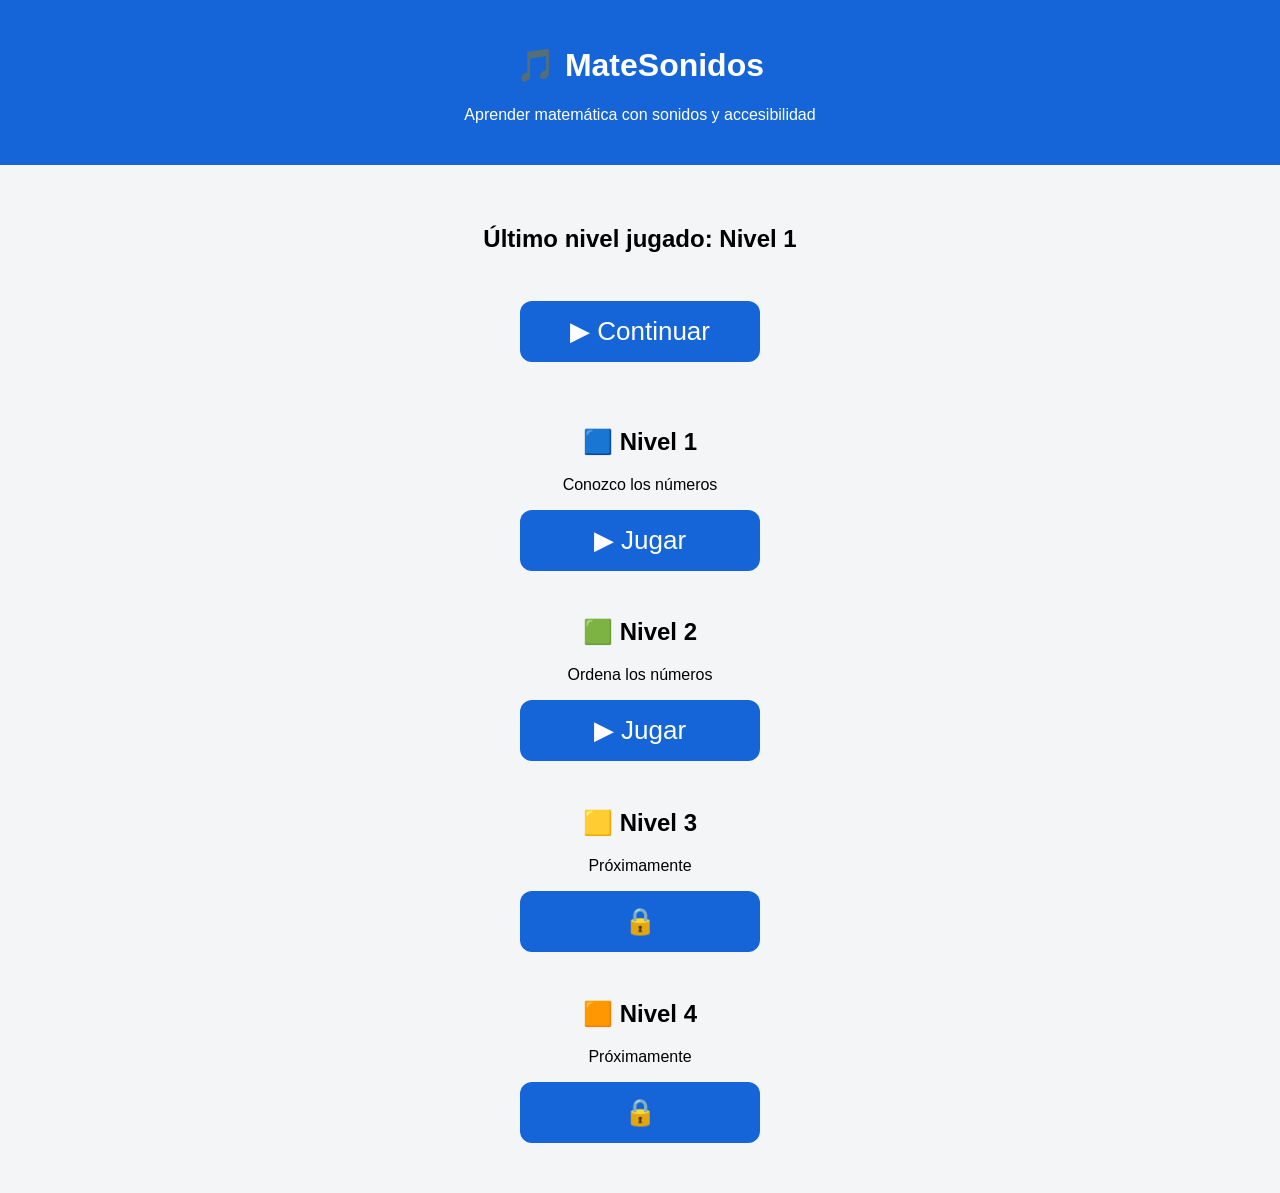
==== index.html @ 148cf1b4 "Versión 1.1 - Menú accesible" ====
<!DOCTYPE html>
<html lang="es">

<head>

    <meta charset="UTF-8">

    <meta name="viewport" content="width=device-width, initial-scale=1.0">

    <title>MateSonidos</title>

    <link rel="stylesheet" href="css/estilos.css">

</head>

<body>

<header>

    <h1>🎵 MateSonidos</h1>

    <p>Aprender matemática con sonidos y accesibilidad</p>

</header>

<main>

    <div class="menu">

        <h2 id="ultimoNivel">
            Último nivel jugado: Nivel 1
        </h2>

        <br>

        <button onclick="continuar()">
            ▶ Continuar
        </button>

        <br><br>

        <div class="nivel">

            <h2>🟦 Nivel 1</h2>

            <p>Conozco los números</p>

            <button onclick="location.href='numeros.html'">
                ▶ Jugar
            </button>

        </div>

        <br>

        <div class="nivel">

            <h2>🟩 Nivel 2</h2>

            <p>Ordena los números</p>

            <button onclick="location.href='secuencias.html'">
                ▶ Jugar
            </button>

        </div>

        <br>

        <div class="nivel bloqueado">

            <h2>🟨 Nivel 3</h2>

            <p>Próximamente</p>

            <button disabled>
                🔒
            </button>

        </div>

        <br>

        <div class="nivel bloqueado">

            <h2>🟧 Nivel 4</h2>

            <p>Próximamente</p>

            <button disabled>
                🔒
            </button>

        </div>

    </div>

</main>

<script src="js/guardar.js"></script>
<script src="js/app.js"></script>
<script src="js/menu.js"></script>

</body>

</html>
---- css/estilos.css ----
.tarjeta{
    max-width:550px;
    margin:40px auto;
    padding:30px;
    background:white;
    border-radius:20px;
    box-shadow:0 6px 20px rgba(0,0,0,0.15);
    text-align:center;
}
body{
    font-family:Arial, Helvetica, sans-serif;
    background:#f3f5f7;
    margin:0;
    text-align:center;
}

header{
    background:#1565d8;
    color:white;
    padding:25px;
}

main{
    padding:40px;
}

#numero{
    font-size:90px;
    font-weight:bold;
    color:#1565d8;
    margin:20px 0;
}


input{
    width:140px;
    height:60px;
    font-size:34px;
    text-align:center;
    border:3px solid #1565d8;
    border-radius:12px;
}

button{
    width:240px;
    padding:15px;
    margin:10px auto;
    display:block;
    font-size:26px;
    background:#1565d8;
    color:white;
    border:none;
    border-radius:12px;
    cursor:pointer;
    transition:0.2s;
}

button:hover{
    background:#0d47a1;
    transform:scale(1.03);
}
#resultado{
    margin-top:25px;
    font-size:30px;
    font-weight:bold;
    min-height:40px;
}
.circulo{
    width:170px;
    height:170px;
    border:6px solid #1565d8;
    border-radius:50%;
    display:flex;
    justify-content:center;
    align-items:center;
    margin:20px auto;
}
.circulo{
    width:170px;
    height:170px;
    background:#eef6ff;
    border:6px solid #1565d8;
    border-radius:50%;
    display:flex;
    justify-content:center;
    align-items:center;
    margin:20px auto;
    animation: aparecer .3s;
}

@keyframes aparecer{

    from{
        transform:scale(0.8);
        opacity:0;
    }

    to{
        transform:scale(1);
        opacity:1;
    }

}
.progreso{

    width:100%;
    height:18px;
    background:#ddd;
    border-radius:20px;
    overflow:hidden;
    margin:25px 0;

}

#barra{

    width:10%;
    height:100%;
    background:#2e7dff;
    transition:width .4s;

}
#secuencia{

    display:flex;
    justify-content:center;
    gap:20px;
    margin:30px 0;

}

.tarjetaNumero{

    width:80px;
    height:80px;

    border:3px solid #2563eb;
    border-radius:18px;

    display:flex;
    justify-content:center;
    align-items:center;

    font-size:40px;
    font-weight:bold;

    background:white;

}
#respuestaTarjetas{

    display:flex;
    justify-content:center;
    gap:20px;
    margin-top:35px;

}

.casilla{

    width:80px;
    height:80px;

    border:3px dashed #999;

    border-radius:18px;

    background:#f8f8f8;

}
.tarjetaNumero.activa{

    border:4px solid orange;

    transform:scale(1.1);

    transition:0.2s;

}
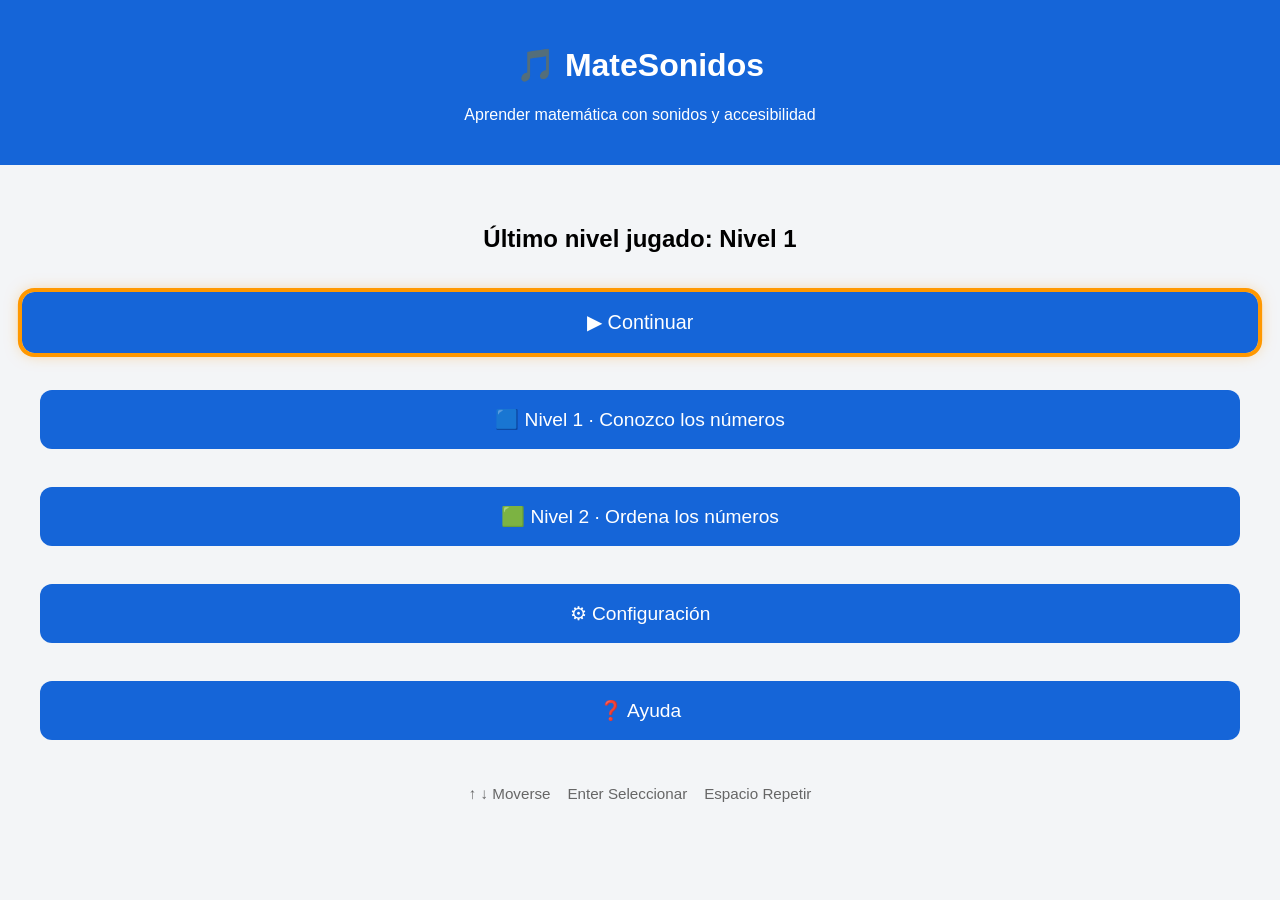
==== commit 7331969d: "Versión 1.3 - Nuevo menú accesible con navegación por teclado" ====
--- a/index.html
+++ b/index.html
@@ -31,67 +31,37 @@
             Último nivel jugado: Nivel 1
         </h2>
 
-        <br>
+        <nav id="menuPrincipal">
 
-        <button onclick="continuar()">
-            ▶ Continuar
-        </button>
-
-        <br><br>
-
-        <div class="nivel">
-
-            <h2>🟦 Nivel 1</h2>
-
-            <p>Conozco los números</p>
-
-            <button onclick="location.href='numeros.html'">
-                ▶ Jugar
+            <button id="continuar">
+                ▶ Continuar
             </button>
 
-        </div>
-
-        <br>
-
-        <div class="nivel">
-
-            <h2>🟩 Nivel 2</h2>
-
-            <p>Ordena los números</p>
-
-            <button onclick="location.href='secuencias.html'">
-                ▶ Jugar
+            <button id="nivel1">
+                🟦 Nivel 1 · Conozco los números
             </button>
 
-        </div>
-
-        <br>
-
-        <div class="nivel bloqueado">
-
-            <h2>🟨 Nivel 3</h2>
-
-            <p>Próximamente</p>
-
-            <button disabled>
-                🔒
+            <button id="nivel2">
+                🟩 Nivel 2 · Ordena los números
             </button>
 
-        </div>
-
-        <br>
-
-        <div class="nivel bloqueado">
-
-            <h2>🟧 Nivel 4</h2>
-
-            <p>Próximamente</p>
-
-            <button disabled>
-                🔒
+            <button id="configuracion">
+                ⚙ Configuración
             </button>
 
-        </div>
+            <button id="ayuda">
+                ❓ Ayuda
+            </button>
+
+        </nav>
+
+        <p class="ayudaTeclado">
+
+            ↑ ↓ Moverse &nbsp;&nbsp;
+            Enter Seleccionar &nbsp;&nbsp;
+            Espacio Repetir
+
+        </p>
 
     </div>
 
--- a/css/estilos.css
+++ b/css/estilos.css
@@ -177,4 +177,57 @@
 
     transition:0.2s;
 
+}
+/* ==========================
+   Menú accesible
+========================== */
+
+#menuPrincipal{
+
+    display:flex;
+    flex-direction:column;
+    gap:18px;
+
+    margin-top:30px;
+
+}
+
+#menuPrincipal button{
+
+    width:100%;
+
+    font-size:1.2rem;
+
+    padding:18px;
+
+    border:none;
+
+    border-radius:12px;
+
+    cursor:pointer;
+
+    transition:.2s;
+
+}
+
+.menuActivo{
+
+    outline:4px solid #ff9800;
+
+    transform:scale(1.03);
+
+    box-shadow:0 0 15px rgba(255,152,0,.5);
+
+}
+
+.ayudaTeclado{
+
+    margin-top:35px;
+
+    text-align:center;
+
+    font-size:.95rem;
+
+    color:#666;
+
 }
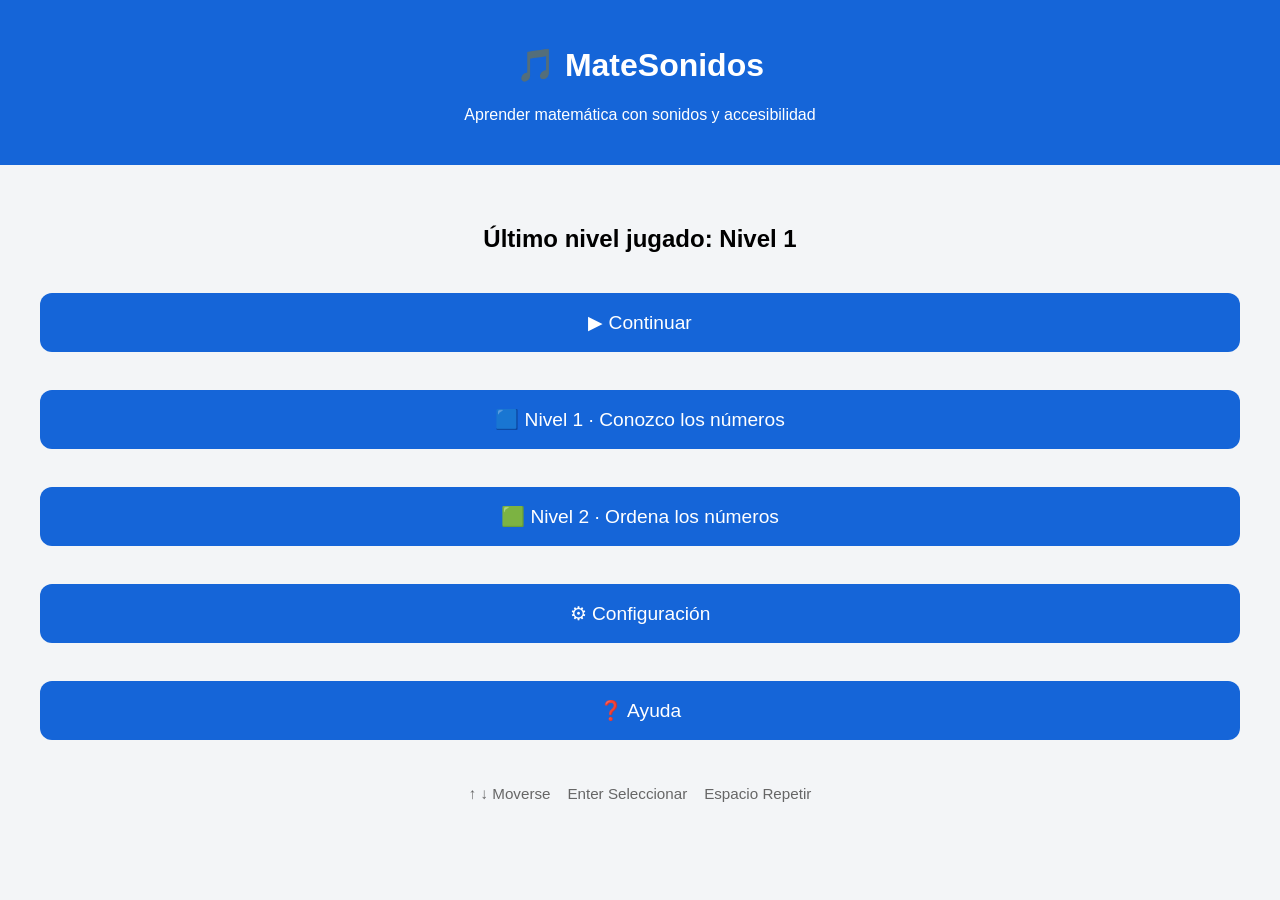
==== commit c16b97ed: "prueba interacción móvil" ====
--- a/index.html
+++ b/index.html
@@ -33,9 +33,9 @@
 
         <nav id="menuPrincipal">
 
-            <button id="continuar">
-                ▶ Continuar
-            </button>
+          <button onclick="alert('El toque funciona')">
+    ▶ Continuar
+</button>
 
             <button id="nivel1">
                 🟦 Nivel 1 · Conozco los números
--- a/css/estilos.css
+++ b/css/estilos.css
@@ -230,4 +230,204 @@
 
     color:#666;
 
-}+}
+/* ======================================
+   MODO CELULAR
+====================================== */
+
+@media (max-width:700px){
+
+body{
+
+    font-size:20px;
+
+}
+
+header{
+
+    padding:20px;
+
+}
+
+header h1{
+
+    font-size:2rem;
+
+}
+
+main{
+
+    padding:20px;
+
+}
+
+.tarjeta,
+.juego{
+
+    width:95%;
+    margin:auto;
+    padding:20px;
+
+}
+
+#numero{
+
+    font-size:110px;
+
+}
+
+.numeroGrande{
+
+    font-size:80px;
+    font-weight:bold;
+    margin:20px 0;
+
+}
+
+input{
+
+    width:90%;
+    height:70px;
+
+    font-size:34px;
+
+}
+
+button{
+
+    width:100%;
+
+    font-size:28px;
+
+    padding:18px;
+
+}
+
+#resultado{
+
+    font-size:32px;
+
+}
+
+#numeros{
+
+    font-size:55px;
+
+    font-weight:bold;
+
+    margin:25px 0;
+
+}
+
+#consigna{
+
+    font-size:28px;
+
+    font-weight:bold;
+
+    color:#1565d8;
+
+    margin-bottom:20px;
+
+}
+/* ======================================
+   MODO CELULAR
+====================================== */
+
+@media (max-width:700px){
+
+body{
+
+    font-size:20px;
+
+}
+
+header{
+
+    padding:20px;
+
+}
+
+header h1{
+
+    font-size:2rem;
+
+}
+
+main{
+
+    padding:20px;
+
+}
+
+.tarjeta,
+.juego{
+
+    width:95%;
+    margin:auto;
+    padding:20px;
+
+}
+
+#numero{
+
+    font-size:110px;
+
+}
+
+.numeroGrande{
+
+    font-size:80px;
+    font-weight:bold;
+    margin:20px 0;
+
+}
+
+input{
+
+    width:90%;
+    height:70px;
+
+    font-size:34px;
+
+}
+
+button{
+
+    width:100%;
+
+    font-size:28px;
+
+    padding:18px;
+
+}
+
+#resultado{
+
+    font-size:32px;
+
+}
+
+#numeros{
+
+    font-size:55px;
+
+    font-weight:bold;
+
+    margin:25px 0;
+
+}
+
+#consigna{
+
+    font-size:28px;
+
+    font-weight:bold;
+
+    color:#1565d8;
+
+    margin-bottom:20px;
+
+}
+
+}
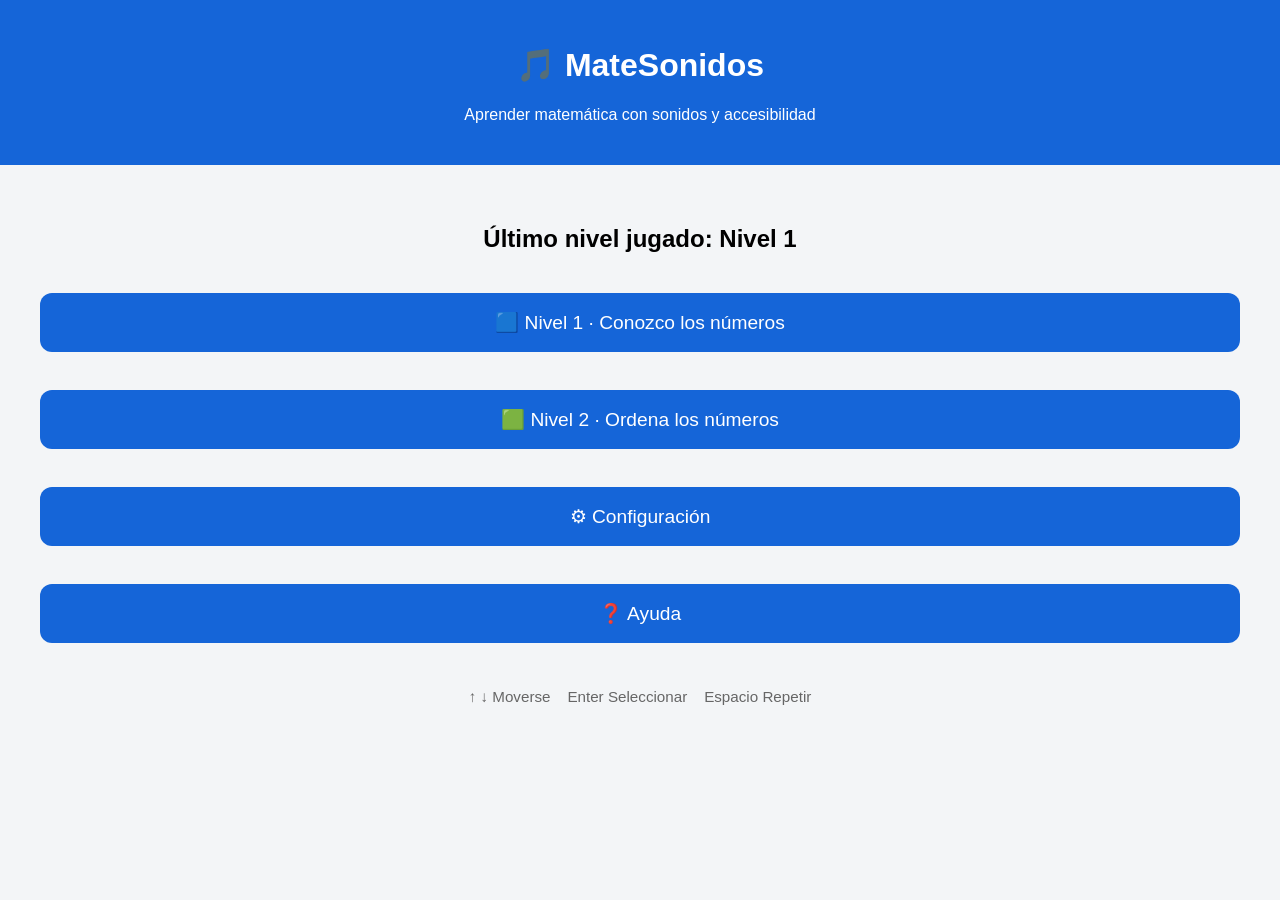
==== commit 14327eb2: "prueba" ====
--- a/index.html
+++ b/index.html
@@ -33,23 +33,25 @@
 
         <nav id="menuPrincipal">
 
-          <button onclick="alert('El toque funciona')">
-    ▶ Continuar
-</button>
-
-            <button id="nivel1">
+            <button
+                id="nivel1"
+                onclick="window.location.href='numeros.html'">
                 🟦 Nivel 1 · Conozco los números
             </button>
 
-            <button id="nivel2">
+            <button
+                id="nivel2"
+                onclick="window.location.href='secuencias.html'">
                 🟩 Nivel 2 · Ordena los números
             </button>
 
-            <button id="configuracion">
+            <button
+                id="configuracion">
                 ⚙ Configuración
             </button>
 
-            <button id="ayuda">
+            <button
+                id="ayuda">
                 ❓ Ayuda
             </button>
 
--- a/css/estilos.css
+++ b/css/estilos.css
@@ -431,3 +431,49 @@
 }
 
 }
+/* ======================================
+   BOTONES: INTERACCIÓN CON MOUSE Y TÁCTIL
+====================================== */
+
+button {
+    pointer-events: auto;
+    position: relative;
+    z-index: 10;
+    cursor: pointer;
+    touch-action: manipulation;
+}
+
+#menuPrincipal {
+    position: relative;
+    z-index: 10;
+}
+
+#menuPrincipal button {
+    pointer-events: auto;
+}
+.botonMenu {
+    width: 240px;
+    padding: 15px;
+    margin: 10px auto;
+    display: block;
+    box-sizing: border-box;
+
+    font-size: 26px;
+    text-align: center;
+    text-decoration: none;
+
+    background: #1565d8;
+    color: white;
+
+    border-radius: 12px;
+    cursor: pointer;
+
+    position: relative;
+    z-index: 100;
+    pointer-events: auto;
+}
+
+.botonMenu:hover {
+    background: #0d47a1;
+    transform: scale(1.03);
+}
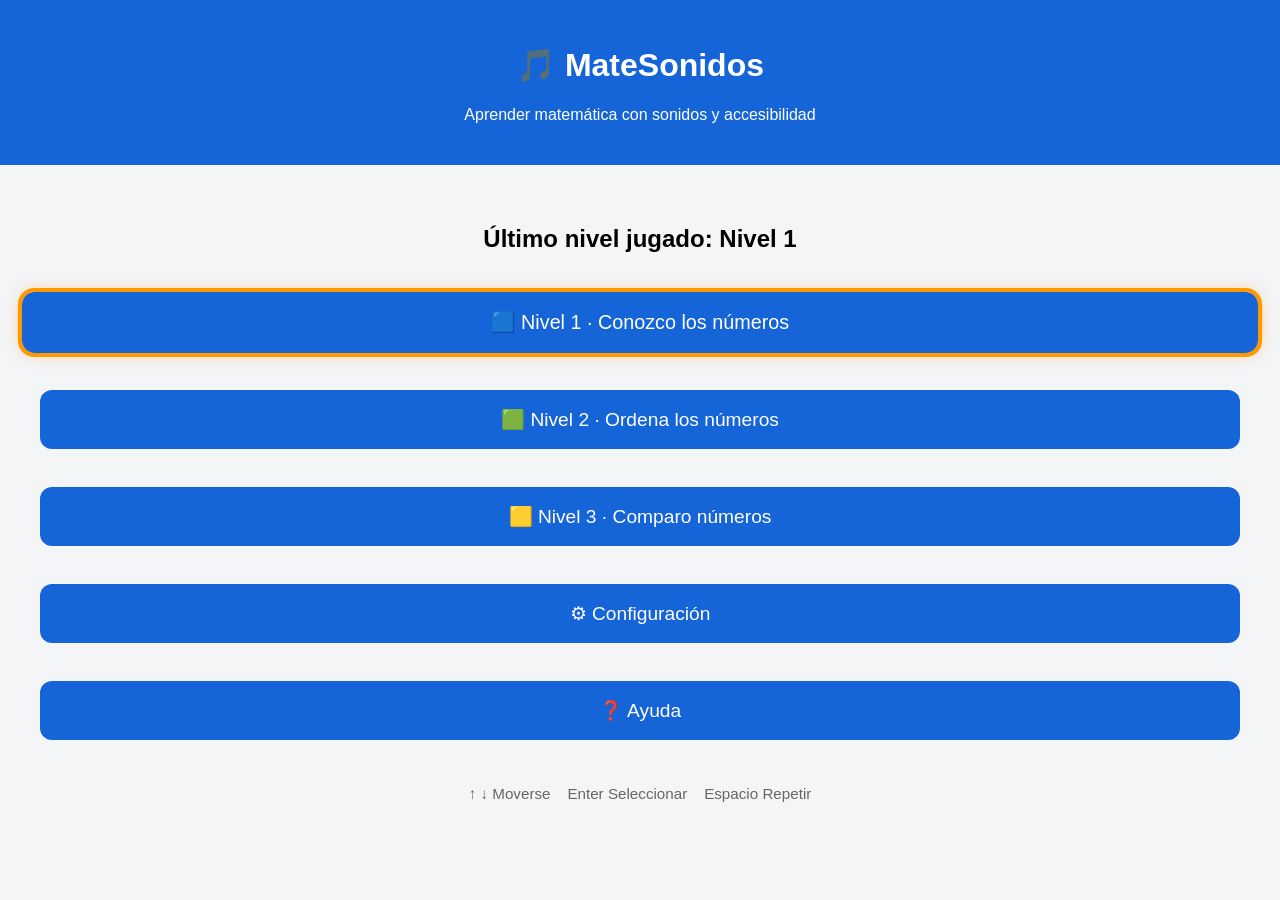
==== commit 707e87ba: "v1.9 - Agrego Nivel 3 al menú" ====
--- a/index.html
+++ b/index.html
@@ -44,7 +44,9 @@
                 onclick="window.location.href='secuencias.html'">
                 🟩 Nivel 2 · Ordena los números
             </button>
-
+<button id="nivel3">
+    🟨 Nivel 3 · Comparo números
+</button>
             <button
                 id="configuracion">
                 ⚙ Configuración
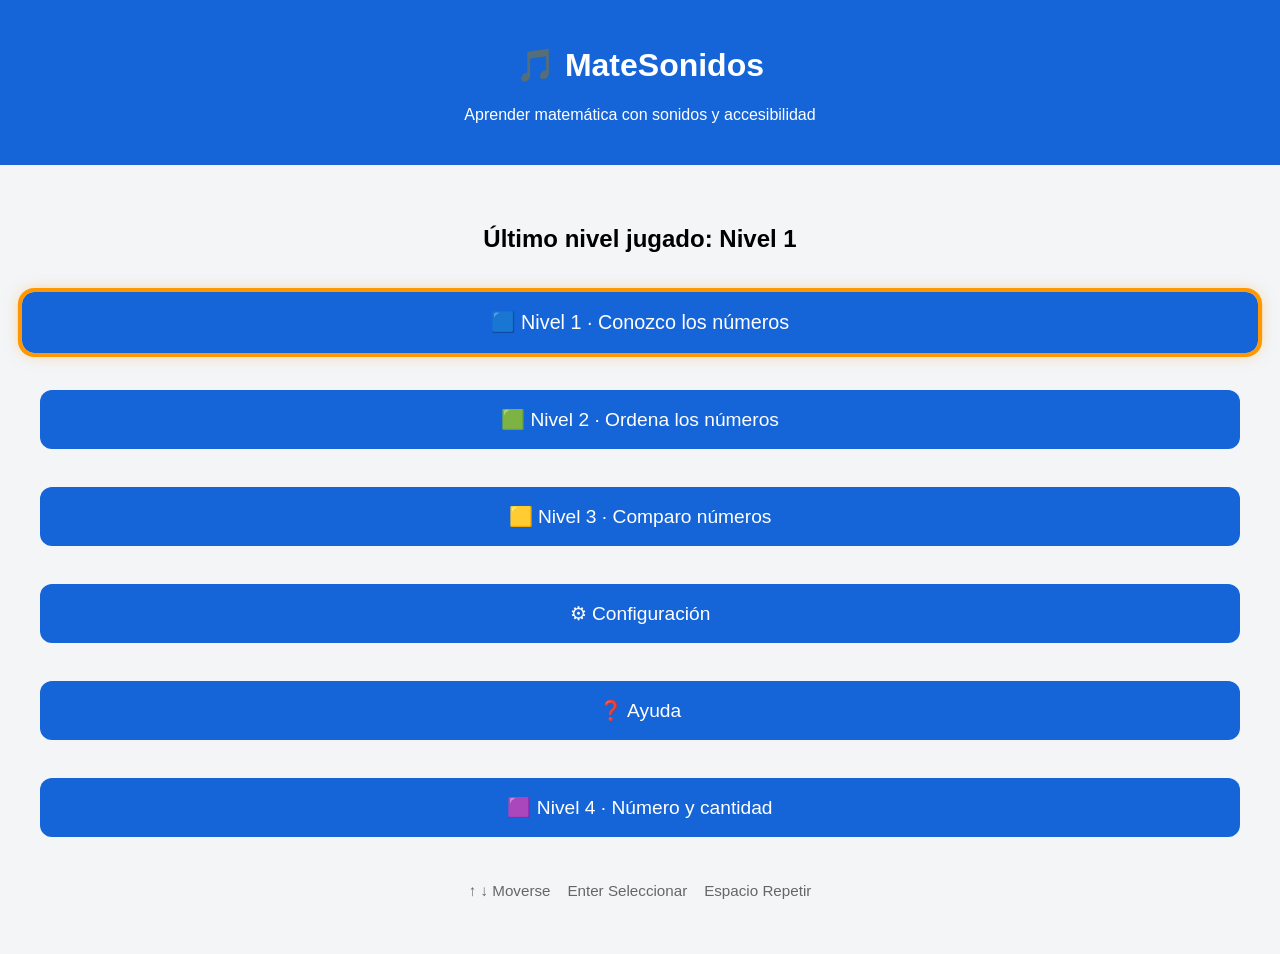
==== commit 7e273112: "guardar" ====
--- a/index.html
+++ b/index.html
@@ -56,7 +56,9 @@
                 id="ayuda">
                 ❓ Ayuda
             </button>
-
+<button id="nivel4">
+    🟪 Nivel 4 · Número y cantidad
+</button>
         </nav>
 
         <p class="ayudaTeclado">
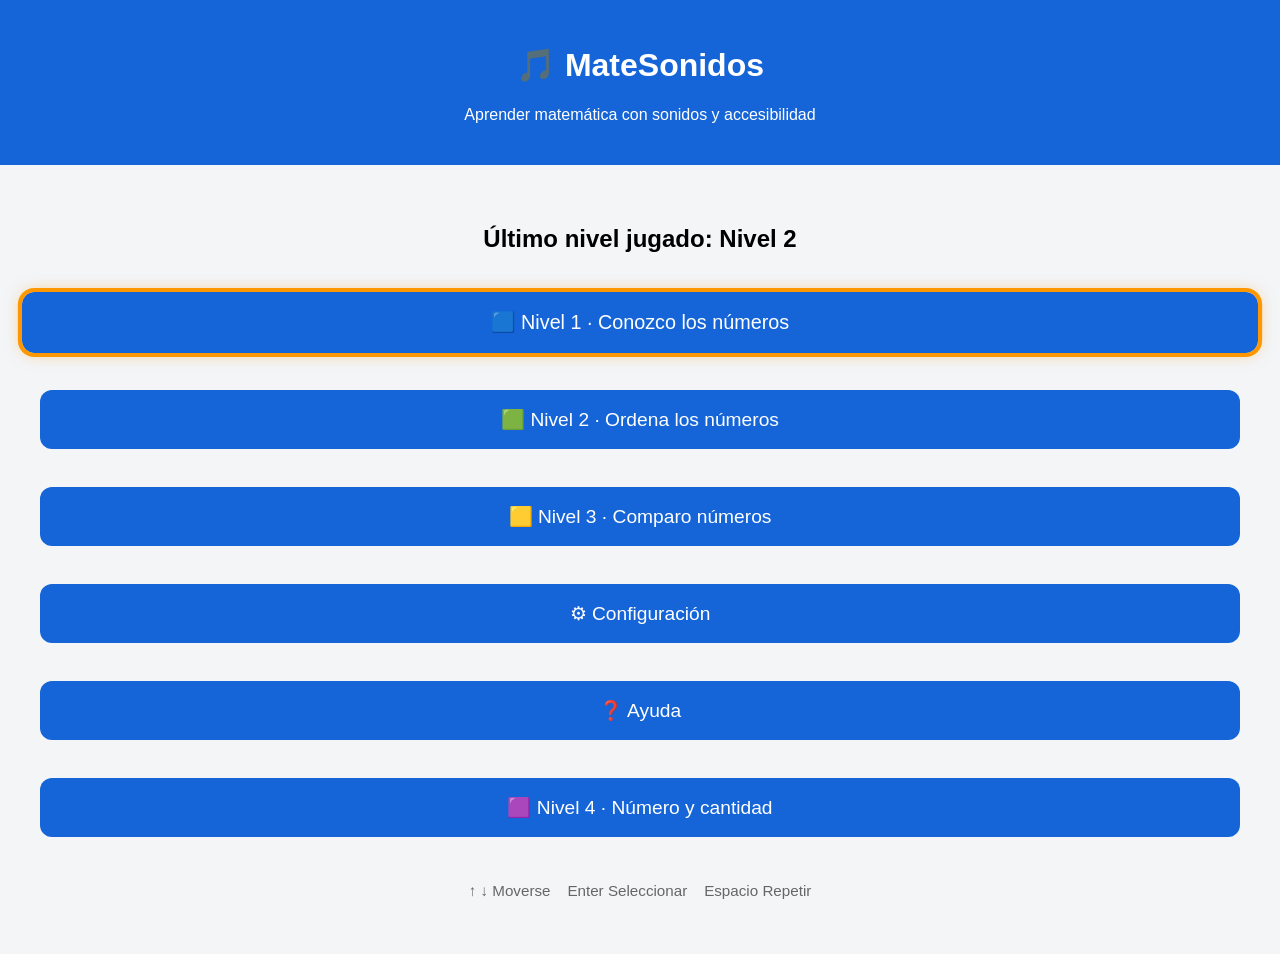
==== commit 7ab7eb85: "guardar" ====
--- a/index.html
+++ b/index.html
@@ -5,13 +5,18 @@
 
     <meta charset="UTF-8">
 
-    <meta name="viewport" content="width=device-width, initial-scale=1.0">
+    <meta
+        name="viewport"
+        content="width=device-width, initial-scale=1.0">
 
     <title>MateSonidos</title>
 
-    <link rel="stylesheet" href="css/estilos.css">
+    <link
+        rel="stylesheet"
+        href="css/estilos.css">
 
 </head>
+
 
 <body>
 
@@ -19,63 +24,136 @@
 
     <h1>🎵 MateSonidos</h1>
 
-    <p>Aprender matemática con sonidos y accesibilidad</p>
+    <p>
+        Aprender matemática con sonidos y accesibilidad
+    </p>
 
 </header>
 
+
 <main>
 
-    <div class="menu">
+    <section class="menu">
 
         <h2 id="ultimoNivel">
-            Último nivel jugado: Nivel 1
+            Último nivel jugado: Nivel 2
         </h2>
 
-        <nav id="menuPrincipal">
+
+        <nav
+            id="menuPrincipal"
+            aria-label="Menú principal">
+
+
+            <!-- ========================= -->
+            <!-- NIVEL 1 -->
+            <!-- ========================= -->
 
             <button
                 id="nivel1"
-                onclick="window.location.href='numeros.html'">
+                type="button">
+
                 🟦 Nivel 1 · Conozco los números
+
             </button>
+
+
+            <!-- ========================= -->
+            <!-- NIVEL 2 -->
+            <!-- ========================= -->
 
             <button
                 id="nivel2"
-                onclick="window.location.href='secuencias.html'">
+                type="button">
+
                 🟩 Nivel 2 · Ordena los números
-            </button>
-<button id="nivel3">
-    🟨 Nivel 3 · Comparo números
-</button>
-            <button
-                id="configuracion">
-                ⚙ Configuración
+
             </button>
 
+
+            <!-- ========================= -->
+            <!-- NIVEL 3 -->
+            <!-- ========================= -->
+
             <button
-                id="ayuda">
+                id="nivel3"
+                type="button">
+
+                🟨 Nivel 3 · Comparo números
+
+            </button>
+
+
+            <!-- ========================= -->
+            <!-- CONFIGURACIÓN -->
+            <!-- ========================= -->
+
+            <button
+                id="configuracion"
+                type="button">
+
+                ⚙ Configuración
+
+            </button>
+
+
+            <!-- ========================= -->
+            <!-- AYUDA -->
+            <!-- ========================= -->
+
+            <button
+                id="ayuda"
+                type="button">
+
                 ❓ Ayuda
+
             </button>
-<button id="nivel4">
-    🟪 Nivel 4 · Número y cantidad
-</button>
+
+
+            <!-- ========================= -->
+            <!-- NIVEL 4 -->
+            <!-- ========================= -->
+
+            <button
+                id="nivel4"
+                type="button">
+
+                🟪 Nivel 4 · Número y cantidad
+
+            </button>
+
+
         </nav>
+
 
         <p class="ayudaTeclado">
 
-            ↑ ↓ Moverse &nbsp;&nbsp;
-            Enter Seleccionar &nbsp;&nbsp;
+            ↑ ↓ Moverse
+            &nbsp;&nbsp;
+            Enter Seleccionar
+            &nbsp;&nbsp;
             Espacio Repetir
 
         </p>
 
-    </div>
+    </section>
 
 </main>
 
-<script src="js/guardar.js"></script>
-<script src="js/app.js"></script>
+
+<!-- ============================= -->
+<!-- SISTEMA DE VOZ -->
+<!-- ============================= -->
+
+<script src="js/voz.js"></script>
+
+
+<!-- ============================= -->
+<!-- MENÚ PRINCIPAL -->
+<!-- ============================= -->
+
 <script src="js/menu.js"></script>
+
 
 </body>
 
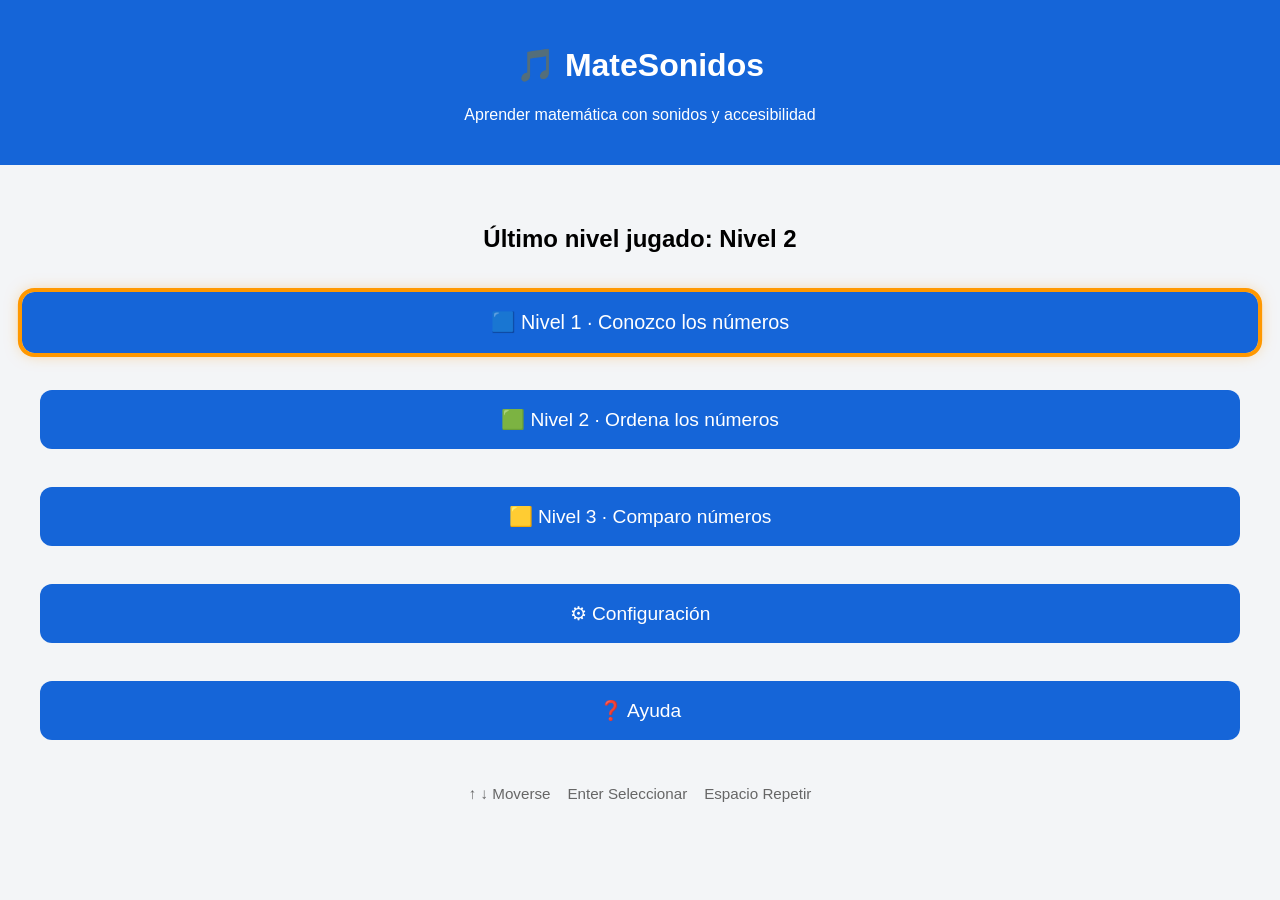
==== commit f68fe0e1: "modificacion" ====
--- a/index.html
+++ b/index.html
@@ -111,9 +111,10 @@
 
 
             <!-- ========================= -->
-            <!-- NIVEL 4 -->
+            <!-- NIVEL 4 OCULTO POR AHORA -->
             <!-- ========================= -->
 
+            <!--
             <button
                 id="nivel4"
                 type="button">
@@ -121,6 +122,7 @@
                 🟪 Nivel 4 · Número y cantidad
 
             </button>
+            -->
 
 
         </nav>
